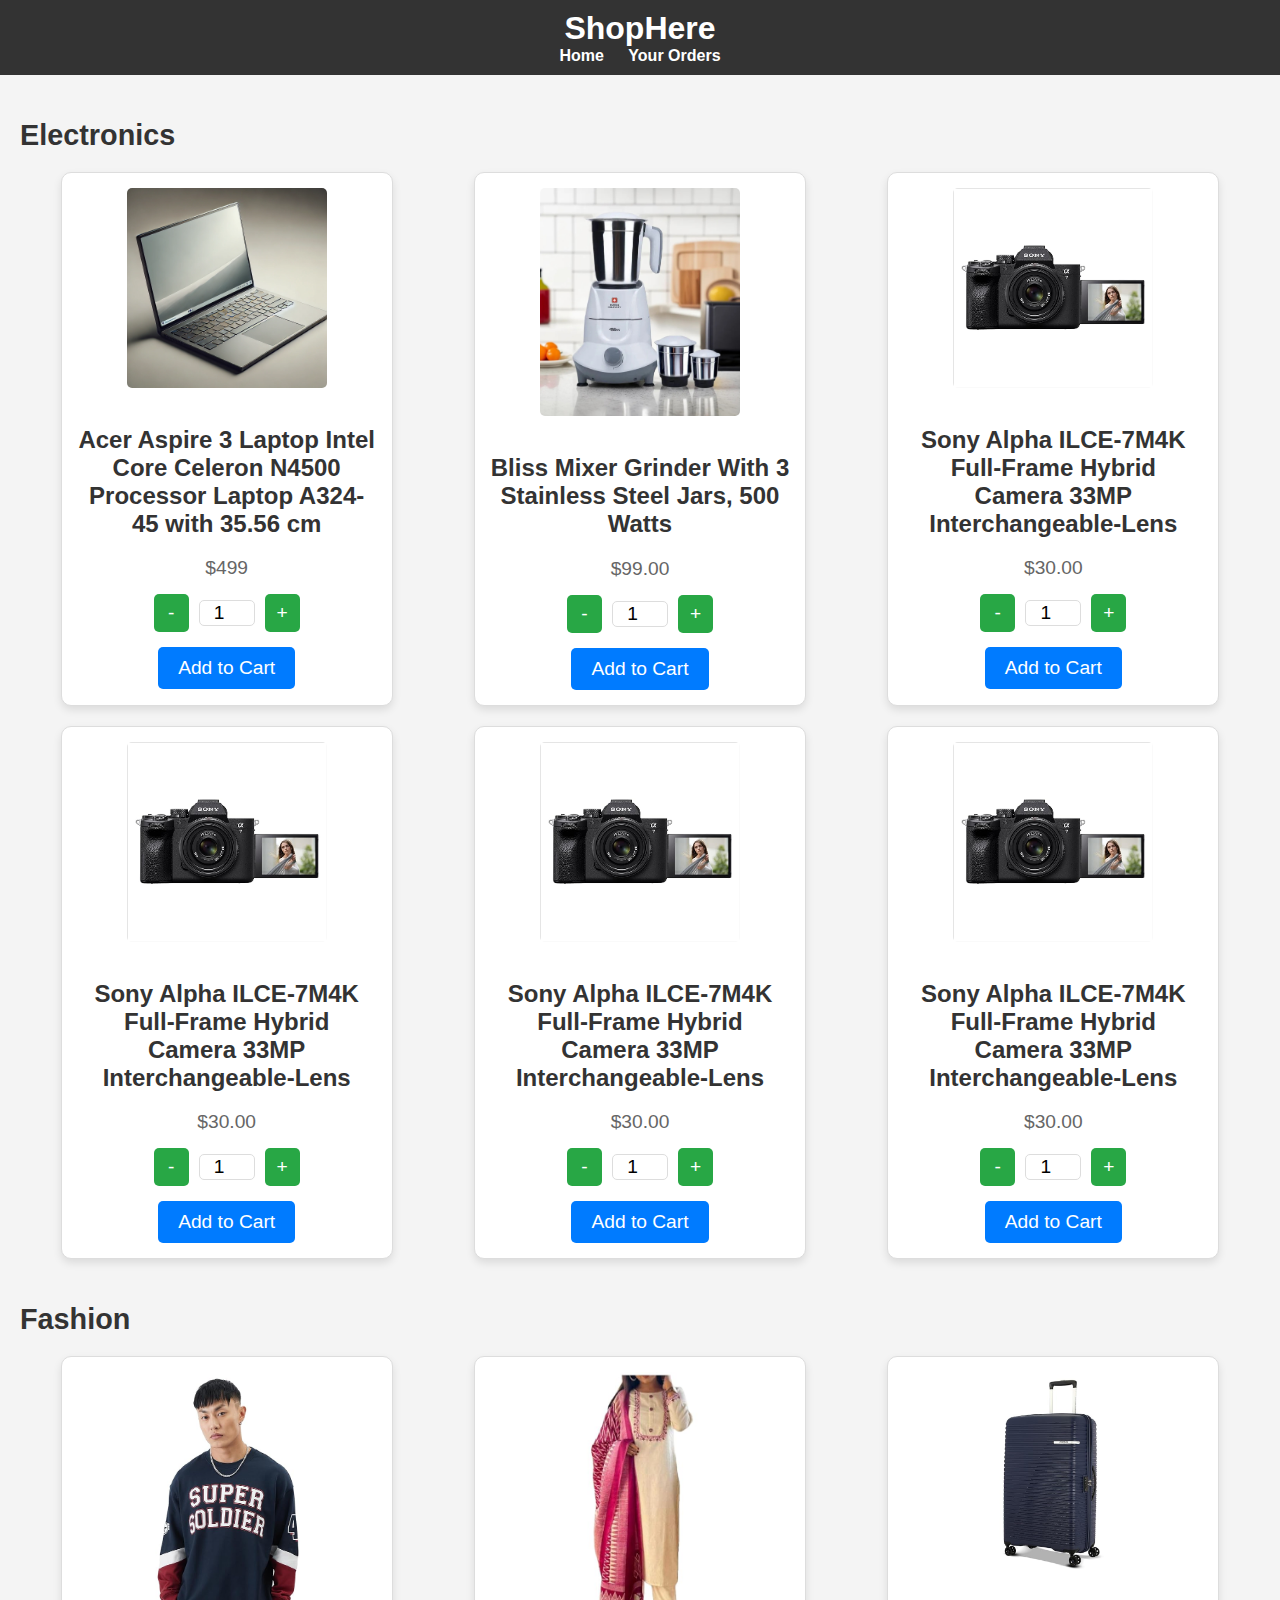
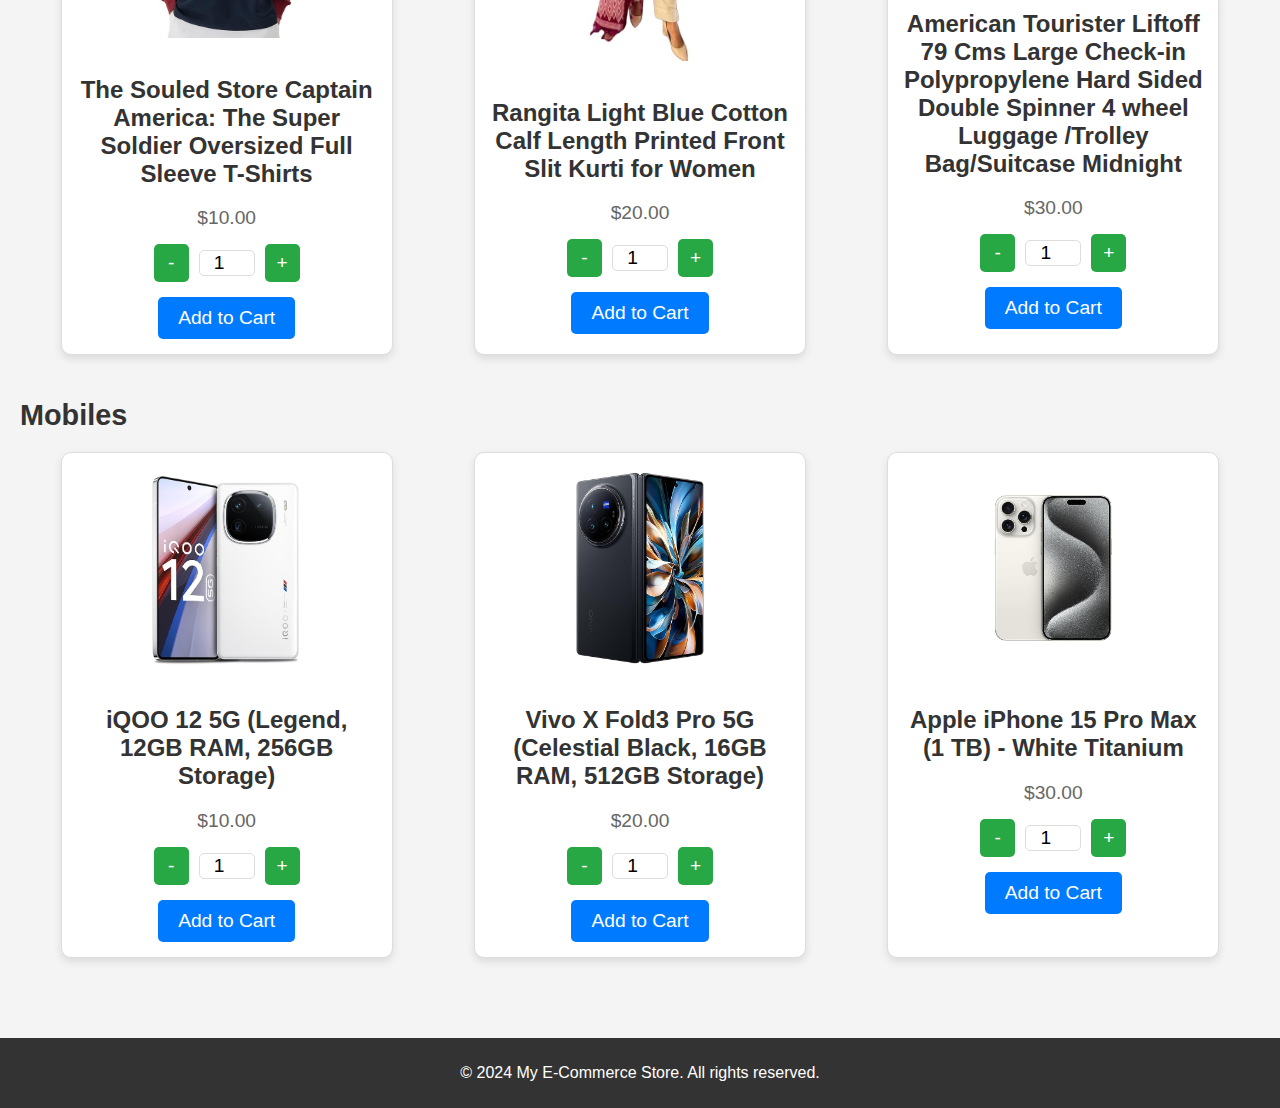
==== index.html @ 8b27c346 "added via upload" ====
<!DOCTYPE html>
<html lang="en">
<head>
    <meta charset="UTF-8">
    <meta name="viewport" content="width=device-width, initial-scale=1.0">
    <title>E-Commerce Website</title>
    <link rel="stylesheet" href="style.css">
</head>
<body>
    <header>
        <h1>ShopHere</h1>
        <nav>
            <a href="index.html">Home</a>
            <a href="cart.html">Your Orders</a>
        </nav>
    </header>
    <main>
        <section class="product-section">
            <h2>Electronics</h2>
            <div class="product-row">
                <div class="product">
                    <img src="products/laptop.webp" alt="Product 1">
                    <h3>Acer Aspire 3 Laptop Intel Core Celeron N4500 Processor Laptop A324-45 with 35.56 cm</h3>
                    <p>$499</p>
                    <div class="quantity-control">
                        <button class="decrease">-</button>
                        <input type="number" value="1" min="1">
                        <button class="increase">+</button>
                    </div>
                    <button class="add-to-cart">Add to Cart</button>
                </div>
                <div class="product">
                    <img src="products/1.jpg_2023-10-06T07_36_32.252Z_output_0.jpeg" alt="Product 2">
                    <h3>Bliss Mixer Grinder With 3 Stainless Steel Jars, 500 Watts</h3>
                    <p>$99.00</p>
                    <div class="quantity-control">
                        <button class="decrease">-</button>
                        <input type="number" value="1" min="1">
                        <button class="increase">+</button>
                    </div>
                    <button class="add-to-cart">Add to Cart</button>
                </div>
                <div class="product">
                    <img src="products/81Tr3Jo8DvL._SX569_.jpg" alt="Product 3">
                    <h3>Sony Alpha ILCE-7M4K Full-Frame Hybrid Camera 33MP Interchangeable-Lens</h3>
                    <p>$30.00</p>
                    <div class="quantity-control">
                        <button class="decrease">-</button>
                        <input type="number" value="1" min="1">
                        <button class="increase">+</button>
                    </div>
                    <button class="add-to-cart">Add to Cart</button>
                </div>
                <div class="product">
                    <img src="products/81Tr3Jo8DvL._SX569_.jpg" alt="Product 3">
                    <h3>Sony Alpha ILCE-7M4K Full-Frame Hybrid Camera 33MP Interchangeable-Lens</h3>
                    <p>$30.00</p>
                    <div class="quantity-control">
                        <button class="decrease">-</button>
                        <input type="number" value="1" min="1">
                        <button class="increase">+</button>
                    </div>
                    <button class="add-to-cart">Add to Cart</button>
                </div>
                <div class="product">
                    <img src="products/81Tr3Jo8DvL._SX569_.jpg" alt="Product 3">
                    <h3>Sony Alpha ILCE-7M4K Full-Frame Hybrid Camera 33MP Interchangeable-Lens</h3>
                    <p>$30.00</p>
                    <div class="quantity-control">
                        <button class="decrease">-</button>
                        <input type="number" value="1" min="1">
                        <button class="increase">+</button>
                    </div>
                    <button class="add-to-cart">Add to Cart</button>
                </div>
                <div class="product">
                    <img src="products/81Tr3Jo8DvL._SX569_.jpg" alt="Product 3">
                    <h3>Sony Alpha ILCE-7M4K Full-Frame Hybrid Camera 33MP Interchangeable-Lens</h3>
                    <p>$30.00</p>
                    <div class="quantity-control">
                        <button class="decrease">-</button>
                        <input type="number" value="1" min="1">
                        <button class="increase">+</button>
                    </div>
                    <button class="add-to-cart">Add to Cart</button>
                </div>
            </div>
            <h2>Fashion</h2>
            <div class="product-row">
                <div class="product">
                    <img src="products/fashion/61K5QZ6GldL._SY741_.jpg" alt="Product 1">
                    <h3>The Souled Store Captain America: The Super Soldier Oversized Full Sleeve T-Shirts</h3>
                    <p>$10.00</p>
                    <div class="quantity-control">
                        <button class="decrease">-</button>
                        <input type="number" value="1" min="1">
                        <button class="increase">+</button>
                    </div>
                    <button class="add-to-cart">Add to Cart</button>
                </div>
                <div class="product">
                    <img src="products/fashion/51jxYyP+lIL._SY679_.jpg" alt="Product 2">
                    <h3>Rangita Light Blue Cotton Calf Length Printed Front Slit Kurti for Women</h3>
                    <p>$20.00</p>
                    <div class="quantity-control">
                        <button class="decrease">-</button>
                        <input type="number" value="1" min="1">
                        <button class="increase">+</button>
                    </div>
                    <button class="add-to-cart">Add to Cart</button>
                </div>
                <div class="product">
                    <img src="products/fashion/51Tw7xPRzML._SX679_.jpg" alt="Product 3">
                    <h3>American Tourister Liftoff 79 Cms Large Check-in Polypropylene Hard Sided Double Spinner 4 wheel Luggage /Trolley Bag/Suitcase Midnight</h3>
                    <p>$30.00</p>
                    <div class="quantity-control">
                        <button class="decrease">-</button>
                        <input type="number" value="1" min="1">
                        <button class="increase">+</button>
                    </div>
                    <button class="add-to-cart">Add to Cart</button>
                </div>
            </div>
            <h2>Mobiles</h2>
            <div class="product-row">
                <div class="product">
                    <img src="products/mobiles/619lW2YtVhL._SX569_.jpg" alt="Product 1">
                    <h3>iQOO 12 5G (Legend, 12GB RAM, 256GB Storage)</h3>
                    <p>$10.00</p>
                    <div class="quantity-control">
                        <button class="decrease">-</button>
                        <input type="number" value="1" min="1">
                        <button class="increase">+</button>
                    </div>
                    <button class="add-to-cart">Add to Cart</button>
                </div>
                <div class="product">
                    <img src="products/mobiles/61rEc3pkrpL._SX679_.jpg" alt="Product 2">
                    <h3>Vivo X Fold3 Pro 5G (Celestial Black, 16GB RAM, 512GB Storage)</h3>
                    <p>$20.00</p>
                    <div class="quantity-control">
                        <button class="decrease">-</button>
                        <input type="number" value="1" min="1">
                        <button class="increase">+</button>
                    </div>
                    <button class="add-to-cart">Add to Cart</button>
                </div>
                <div class="product">
                    <img src="products/mobiles/81c50PU+lpL._SX679_.jpg" alt="Product 3">
                    <h3>Apple iPhone 15 Pro Max (1 TB) - White Titanium</h3>
                    <p>$30.00</p>
                    <div class="quantity-control">
                        <button class="decrease">-</button>
                        <input type="number" value="1" min="1">
                        <button class="increase">+</button>
                    </div>
                    <button class="add-to-cart">Add to Cart</button>
                </div>
            </div>
        </section>
        <!-- Add similar sections for Fashion and Mobiles -->
    </main>
    <footer>
        <p>&copy; 2024 My E-Commerce Store. All rights reserved.</p>
    </footer>
    <script src="index.js"></script>
</body>
</html>
---- style.css ----
/* Global Styles */
body {
    font-family: Arial, sans-serif;
    margin: 0;
    padding: 0;
    background-color: #f4f4f4;
}

header {
    background-color: #333;
    color: #fff;
    padding: 10px 20px;
    text-align: center;
}

header h1 {
    margin: 0;
    font-size: 2em;
}

nav a {
    color: #fff;
    margin: 0 10px;
    text-decoration: none;
    font-weight: bold;
}

nav a:hover {
    text-decoration: underline;
}

main {
    padding: 20px;
}

/* Product Section Styles */
.product-section {
    margin-bottom: 40px;
}

.product-section h2 {
    font-size: 1.8em;
    margin-bottom: 20px;
    color: #333;
}

.product-row {
    display: flex;
    justify-content: space-around;
    flex-wrap: wrap;
}

.product {
    background-color: #fff;
    border: 1px solid #ddd;
    border-radius: 10px;
    padding: 15px;
    text-align: center;
    width: 300px;
    margin-bottom: 20px;
    box-shadow: 0 4px 8px rgba(0, 0, 0, 0.1);
    transition: transform 0.2s;
}

.product:hover {
    transform: scale(1.05);
}

.product img {
    width: 200px;
    height: auto;
    margin-bottom: 10px;
    border-radius: 5px;
}

.product h3 {
    font-size: 1.5em;
    margin-bottom: 10px;
    color: #333;
}

.product p {
    font-size: 1.2em;
    color: #666;
    margin-bottom: 15px;
}

.quantity-control {
    display: flex;
    justify-content: center;
    align-items: center;
    margin-bottom: 15px;
}

.quantity-control button {
    padding: 8px;
    width: 35px;
    font-size: 1.2em;
    background-color: #28a745;
    color: white;
    border: none;
    border-radius: 5px;
    cursor: pointer;
}

.quantity-control button:hover {
    background-color: #218838;
}

.quantity-control input {
    width: 50px;
    text-align: center;
    font-size: 1.2em;
    margin: 0 10px;
    border-radius: 5px;
    border: 1px solid #ddd;
}

.add-to-cart {
    background-color: #007bff;
    color: white;
    border: none;
    padding: 10px 20px;
    cursor: pointer;
    border-radius: 5px;
    font-size: 1.2em;
}

.add-to-cart:hover {
    background-color: #0056b3;
}

/* Cart Section Styles */
.cart-item {
    display: flex;
    align-items: center;
    justify-content: space-between;
    margin-bottom: 20px;
    padding: 15px;
    background-color: #fff;
    border: 1px solid #ddd;
    border-radius: 10px;
    box-shadow: 0 4px 8px rgba(0, 0, 0, 0.1);
}

.cart-item img {
    width: 75px;
    height: auto;
    border-radius: 5px;
}

.cart-item h3 {
    font-size: 1.2em;
    margin: 0;
    color: #333;
    flex-grow: 1;
    text-align: left;
    margin-left: 15px;
}

.cart-item p {
    font-size: 1.2em;
    color: #666;
    margin: 0 15px;
}

#cart-items p {
    font-size: 1.2em;
    color: #666;
    text-align: center;
}

#total-amount {
    font-size: 1.5em;
    color: #333;
}

#checkout {
    background-color: #dc3545;
    color: white;
    border: none;
    padding: 10px 20px;
    cursor: pointer;
    border-radius: 5px;
    font-size: 1.2em;
    margin-top: 20px;
}

#checkout:hover {
    background-color: #c82333;
}

#shipping-message {
    font-size: 1.2em;
    color: #28a745;
    margin-top: 10px;
}

/* Footer Styles */
footer {
    background-color: #333;
    color: #fff;
    text-align: center;
    padding: 10px 0;
    position: relative;
    width: 100%;
    bottom: 0;
}
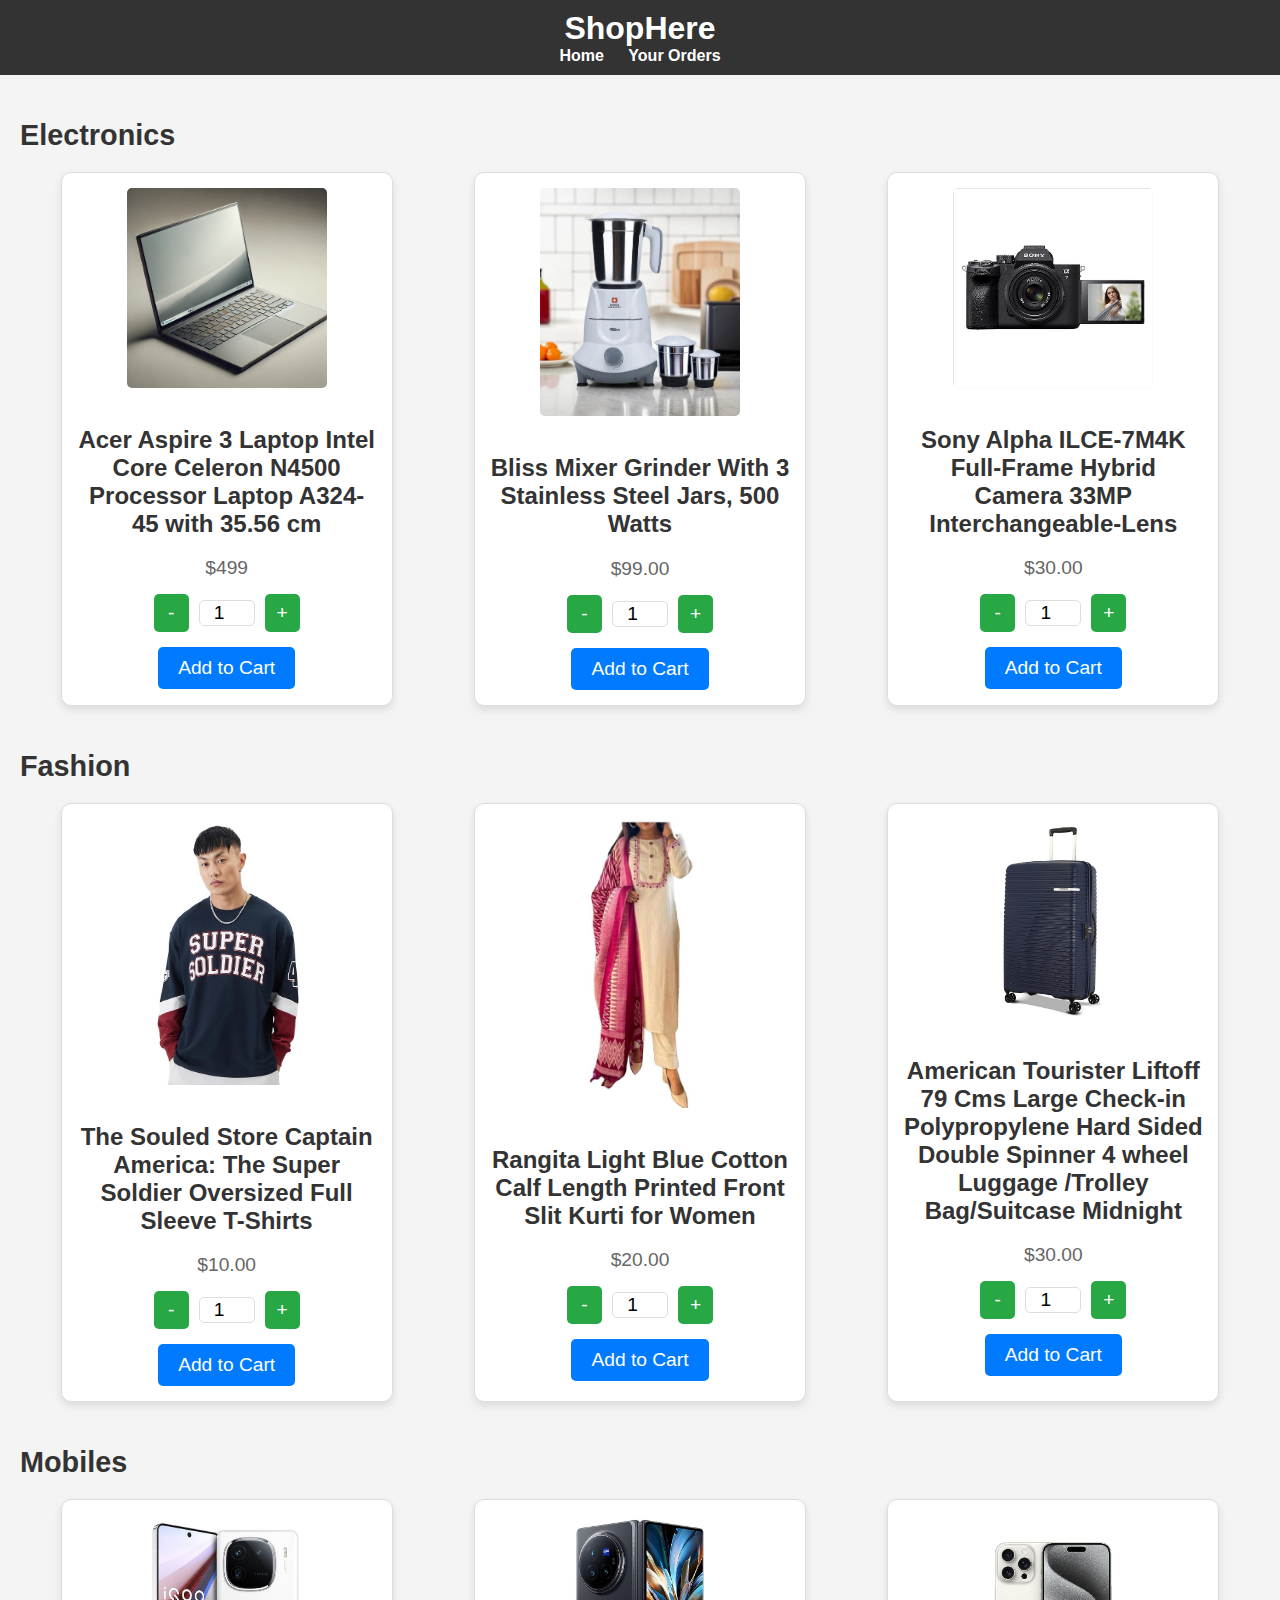
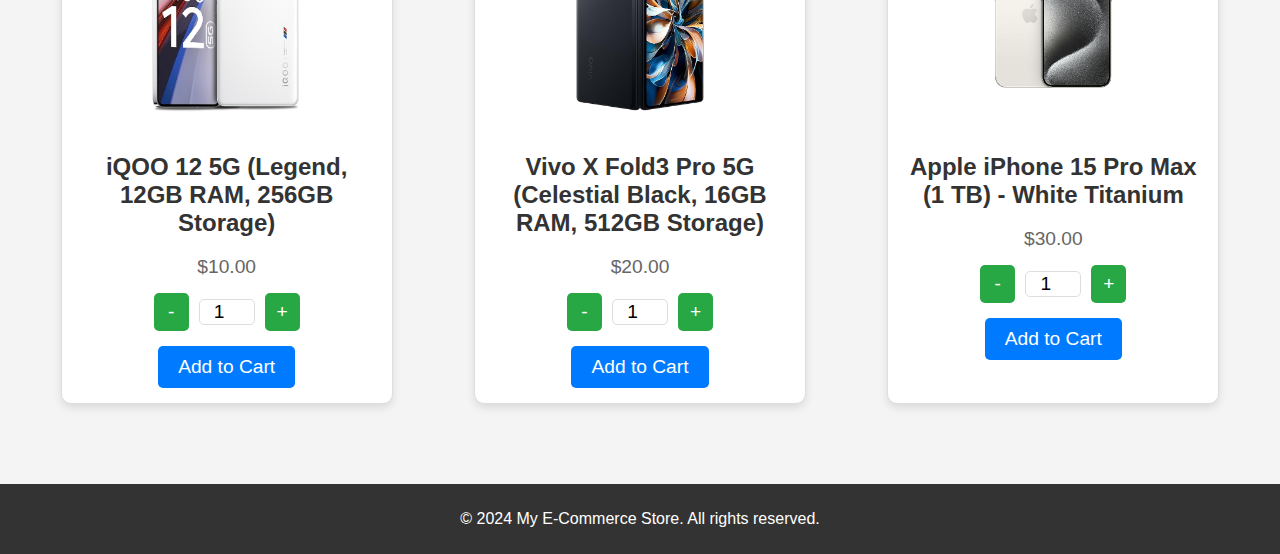
==== commit b9dbedcd: "changes done" ====
--- a/index.html
+++ b/index.html
@@ -19,7 +19,7 @@
             <h2>Electronics</h2>
             <div class="product-row">
                 <div class="product">
-                    <img src="products/laptop.webp" alt="Product 1">
+                    <img src="products/Electronics/laptop.webp" alt="Product 1">
                     <h3>Acer Aspire 3 Laptop Intel Core Celeron N4500 Processor Laptop A324-45 with 35.56 cm</h3>
                     <p>$499</p>
                     <div class="quantity-control">
@@ -30,7 +30,7 @@
                     <button class="add-to-cart">Add to Cart</button>
                 </div>
                 <div class="product">
-                    <img src="products/1.jpg_2023-10-06T07_36_32.252Z_output_0.jpeg" alt="Product 2">
+                    <img src="products/Electronics/1.jpg_2023-10-06T07_36_32.252Z_output_0.jpeg" alt="Product 2">
                     <h3>Bliss Mixer Grinder With 3 Stainless Steel Jars, 500 Watts</h3>
                     <p>$99.00</p>
                     <div class="quantity-control">
@@ -41,40 +41,7 @@
                     <button class="add-to-cart">Add to Cart</button>
                 </div>
                 <div class="product">
-                    <img src="products/81Tr3Jo8DvL._SX569_.jpg" alt="Product 3">
-                    <h3>Sony Alpha ILCE-7M4K Full-Frame Hybrid Camera 33MP Interchangeable-Lens</h3>
-                    <p>$30.00</p>
-                    <div class="quantity-control">
-                        <button class="decrease">-</button>
-                        <input type="number" value="1" min="1">
-                        <button class="increase">+</button>
-                    </div>
-                    <button class="add-to-cart">Add to Cart</button>
-                </div>
-                <div class="product">
-                    <img src="products/81Tr3Jo8DvL._SX569_.jpg" alt="Product 3">
-                    <h3>Sony Alpha ILCE-7M4K Full-Frame Hybrid Camera 33MP Interchangeable-Lens</h3>
-                    <p>$30.00</p>
-                    <div class="quantity-control">
-                        <button class="decrease">-</button>
-                        <input type="number" value="1" min="1">
-                        <button class="increase">+</button>
-                    </div>
-                    <button class="add-to-cart">Add to Cart</button>
-                </div>
-                <div class="product">
-                    <img src="products/81Tr3Jo8DvL._SX569_.jpg" alt="Product 3">
-                    <h3>Sony Alpha ILCE-7M4K Full-Frame Hybrid Camera 33MP Interchangeable-Lens</h3>
-                    <p>$30.00</p>
-                    <div class="quantity-control">
-                        <button class="decrease">-</button>
-                        <input type="number" value="1" min="1">
-                        <button class="increase">+</button>
-                    </div>
-                    <button class="add-to-cart">Add to Cart</button>
-                </div>
-                <div class="product">
-                    <img src="products/81Tr3Jo8DvL._SX569_.jpg" alt="Product 3">
+                    <img src="products/Electronics/81Tr3Jo8DvL._SX569_.jpg" alt="Product 3">
                     <h3>Sony Alpha ILCE-7M4K Full-Frame Hybrid Camera 33MP Interchangeable-Lens</h3>
                     <p>$30.00</p>
                     <div class="quantity-control">
